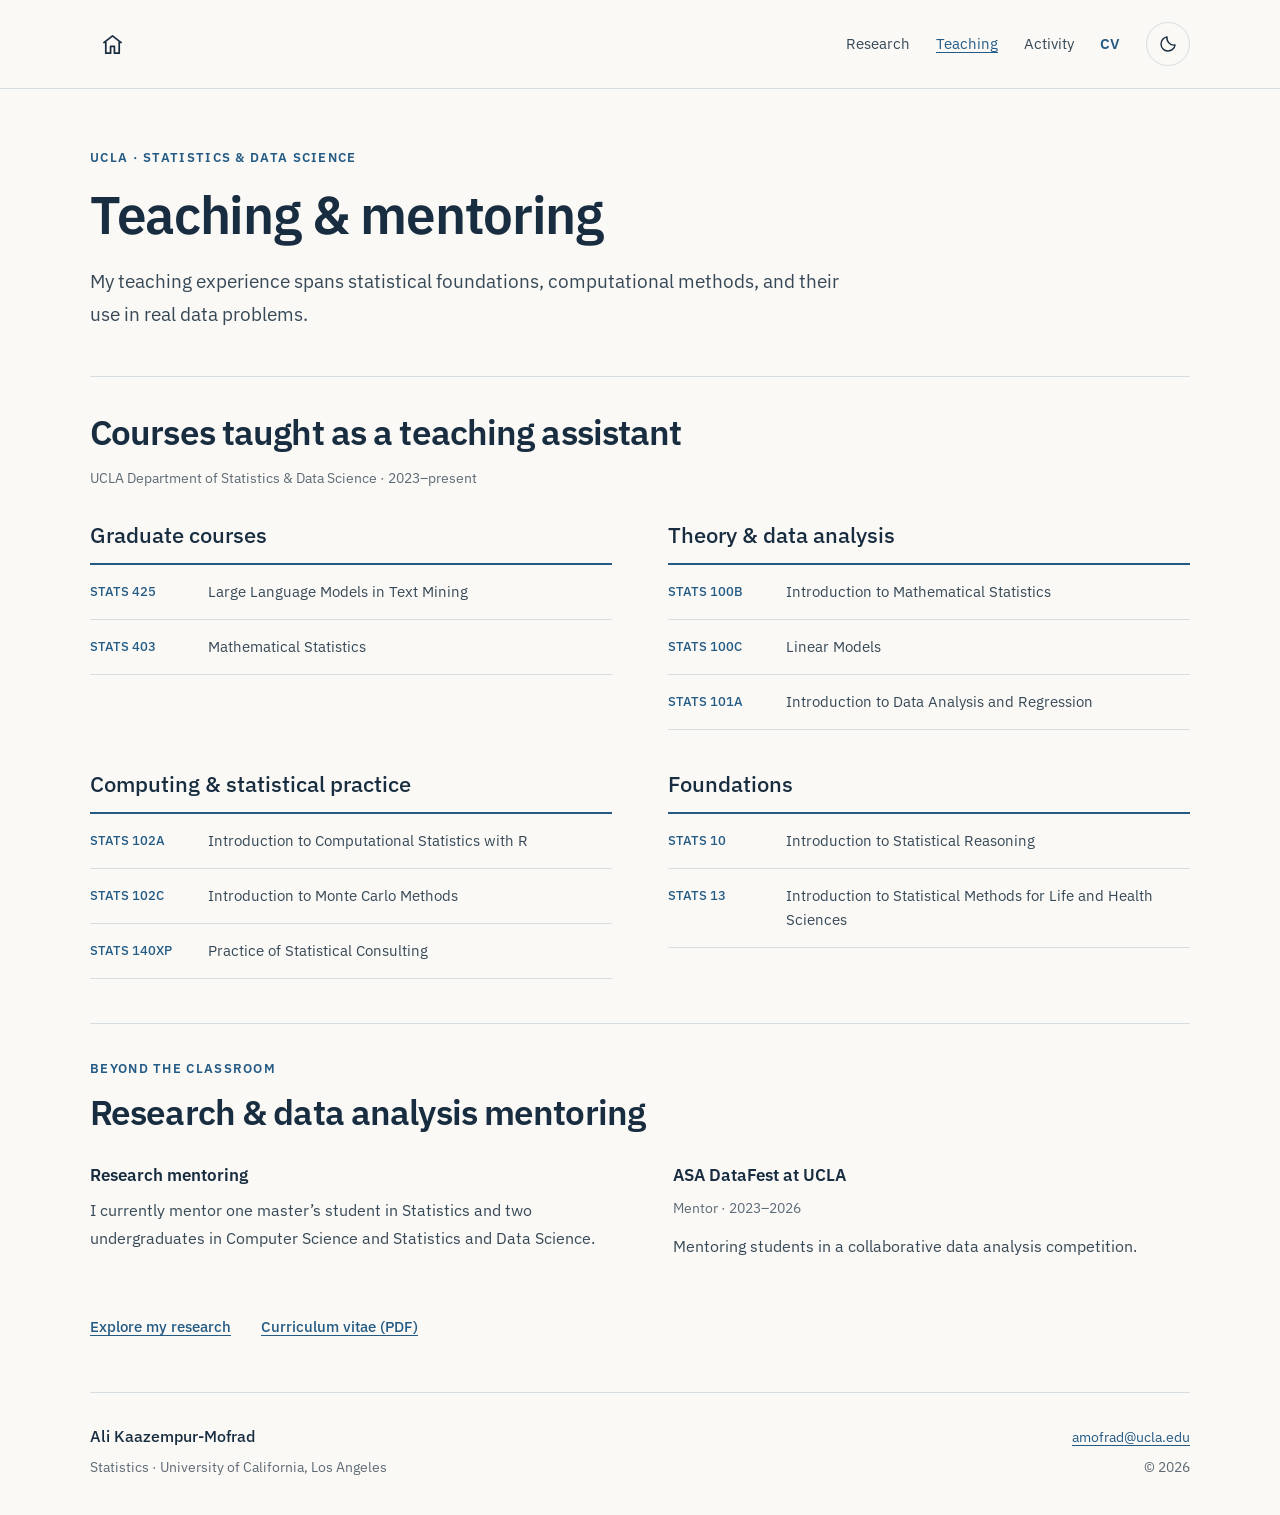
==== teaching.html @ d5786896 "Add academic website" ====
<!DOCTYPE html>
<html lang="en">
<head>
    <meta charset="UTF-8">
    <meta name="viewport" content="width=device-width, initial-scale=1">
    <title>Teaching &amp; Mentoring | Ali Kaazempur-Mofrad</title>
    <meta name="description" content="Undergraduate and graduate teaching, research mentoring, and ASA DataFest mentoring at UCLA.">
    <meta name="theme-color" content="#faf9f6">
    <link rel="canonical" href="https://alimofrad.com/teaching.html">
    <link rel="icon" type="image/svg+xml" href="favicon.svg">
    <link rel="icon" type="image/png" sizes="32x32" href="favicon-32.png">
    <link rel="apple-touch-icon" sizes="180x180" href="favicon-180.png">
    <meta property="og:type" content="website">
    <meta property="og:title" content="Teaching &amp; Mentoring | Ali Kaazempur-Mofrad">
    <meta property="og:description" content="Undergraduate and graduate teaching, research mentoring, and ASA DataFest mentoring at UCLA.">
    <meta property="og:url" content="https://alimofrad.com/teaching.html">
    <meta property="og:image" content="https://alimofrad.com/og-image.jpg">
    <meta property="og:image:alt" content="Ali Kaazempur-Mofrad, UCLA Statistics">
    <meta name="twitter:card" content="summary_large_image">
    <meta name="twitter:title" content="Teaching &amp; Mentoring | Ali Kaazempur-Mofrad">
    <meta name="twitter:description" content="Undergraduate and graduate teaching, research mentoring, and ASA DataFest mentoring at UCLA.">
    <meta name="twitter:image" content="https://alimofrad.com/og-image.jpg">
    <link rel="preconnect" href="https://fonts.googleapis.com">
    <link rel="preconnect" href="https://fonts.gstatic.com" crossorigin>
    <link href="https://fonts.googleapis.com/css2?family=IBM+Plex+Sans:wght@400;500;600;700&amp;display=swap" rel="stylesheet">
    <script src="theme.js"></script>
    <link rel="stylesheet" href="styles.css">
    <script src="site.js" defer></script>
</head>
<body id="top">
<a class="skip-link" href="#main-content">Skip to content</a>
<header class="site-header">
    <nav class="container nav" aria-label="Primary">
        <a class="home-link" href="index.html#top" aria-label="Home" title="Home">
            <svg viewBox="0 0 24 24" aria-hidden="true" focusable="false"><path d="m3 10 9-7 9 7M5 9v12h5v-7h4v7h5V9"/></svg>
        </a>
        <ul class="nav-links">
            <li><a href="index.html#research">Research</a></li>
            <li><a href="teaching.html" aria-current="page">Teaching</a></li>
            <li><a href="index.html#activity">Activity</a></li>
            <li><a class="nav-cv" href="CV.pdf">CV</a></li>
            <li>
                <button class="theme-toggle" type="button" aria-label="Dark mode" aria-pressed="false" title="Switch to dark mode" hidden>
                    <svg class="theme-moon" viewBox="0 0 24 24" aria-hidden="true" focusable="false"><path d="M20.5 13.2A8.5 8.5 0 0 1 10.8 3.5 8.5 8.5 0 1 0 20.5 13.2Z"/></svg>
                    <svg class="theme-sun" viewBox="0 0 24 24" aria-hidden="true" focusable="false"><circle cx="12" cy="12" r="4"/><path d="M12 2v2m0 16v2M2 12h2m16 0h2M4.9 4.9l1.4 1.4m11.4 11.4 1.4 1.4M4.9 19.1l1.4-1.4M17.7 6.3l1.4-1.4"/></svg>
                </button>
            </li>
        </ul>
    </nav>
</header>

<main class="container subpage" id="main-content">
    <header class="subpage-intro">
        <p class="eyebrow">UCLA · Statistics &amp; Data Science</p>
        <h1>Teaching &amp; mentoring</h1>
        <p class="subpage-lead">My teaching experience spans statistical foundations, computational methods, and their use in real data problems.</p>
    </header>
    <section class="section" id="teaching-experience" aria-labelledby="courses-title">
        <div class="section-heading"><div><h2 id="courses-title">Courses taught as a teaching assistant</h2><p class="role-meta">UCLA Department of Statistics &amp; Data Science · 2023–present</p></div></div>
        <div class="course-grid">
<section class="course-group"><h3>Graduate courses</h3><ul class="courses">
<li><span class="course-code">STATS 425</span><span>Large Language Models in Text Mining</span></li>
<li><span class="course-code">STATS 403</span><span>Mathematical Statistics</span></li>
</ul></section>
<section class="course-group"><h3>Theory &amp; data analysis</h3><ul class="courses">
<li><span class="course-code">STATS 100B</span><span>Introduction to Mathematical Statistics</span></li>
<li><span class="course-code">STATS 100C</span><span>Linear Models</span></li>
<li><span class="course-code">STATS 101A</span><span>Introduction to Data Analysis and Regression</span></li>
</ul></section>
<section class="course-group"><h3>Computing &amp; statistical practice</h3><ul class="courses">
<li><span class="course-code">STATS 102A</span><span>Introduction to Computational Statistics with R</span></li>
<li><span class="course-code">STATS 102C</span><span>Introduction to Monte Carlo Methods</span></li>
<li><span class="course-code">STATS 140XP</span><span>Practice of Statistical Consulting</span></li>
</ul></section>
<section class="course-group"><h3>Foundations</h3><ul class="courses">
<li><span class="course-code">STATS 10</span><span>Introduction to Statistical Reasoning</span></li>
<li><span class="course-code">STATS 13</span><span>Introduction to Statistical Methods for Life and Health Sciences</span></li>
</ul></section>

        </div>
    </section>
    <section class="section mentoring-section" aria-labelledby="mentoring-title">
        <div class="section-heading"><div><p class="eyebrow">Beyond the classroom</p><h2 id="mentoring-title">Research &amp; data analysis mentoring</h2></div></div>
        <div class="two-column">
            <div><h3 class="small-heading">Research mentoring</h3><p>I currently mentor one master’s student in Statistics and two undergraduates in Computer Science and Statistics and Data Science.</p></div>
            <div><h3 class="small-heading">ASA DataFest at UCLA</h3><p class="role-meta">Mentor · 2023–2026</p><p>Mentoring students in a collaborative data analysis competition.</p></div>
        </div>
    </section>
    <div class="subpage-end"><a class="text-link" href="index.html#research">Explore my research</a><a class="text-link" href="CV.pdf">Curriculum vitae (PDF)</a></div>
</main>
<footer class="site-footer container">
    <div><a class="footer-name" href="index.html#top">Ali Kaazempur-Mofrad</a><p>Statistics · University of California, Los Angeles</p></div>
    <div class="footer-contact"><a href="mailto:amofrad@ucla.edu">amofrad@ucla.edu</a><p>© <span data-year>2026</span></p></div>
</footer>
</body>
</html>
---- styles.css ----
/* Academic Profile Website · shared styles, no build step required. */
:root {
    color-scheme: light;
    --paper: #faf9f6;
    --ink: #192d40;
    --text: #374957;
    --muted: #5e6b75;
    --blue: #245b85;
    --blue-dark: #163f61;
    --line: #d8dddF;
    --wash: #edf2f5;
    --button-bg: #245b85;
    --button-hover: #163f61;
    --button-text: #ffffff;
    --sans: 'IBM Plex Sans', -apple-system, BlinkMacSystemFont, 'Segoe UI', sans-serif;
}
:root[data-theme="dark"] {
    color-scheme: dark;
    --paper: #141c24;
    --ink: #edf2f7;
    --text: #cad5df;
    --muted: #a2b1bf;
    --blue: #8bbded;
    --blue-dark: #b8d8f8;
    --line: #344454;
    --wash: #202d39;
    --button-bg: #8bbded;
    --button-hover: #b8d8f8;
    --button-text: #141c24;
}
/* System preference also works when JavaScript is disabled. */
@media (prefers-color-scheme: dark) {
    :root:not([data-theme]) {
    color-scheme: dark;
    --paper: #141c24;
    --ink: #edf2f7;
    --text: #cad5df;
    --muted: #a2b1bf;
    --blue: #8bbded;
    --blue-dark: #b8d8f8;
    --line: #344454;
    --wash: #202d39;
    --button-bg: #8bbded;
    --button-hover: #b8d8f8;
    --button-text: #141c24;
    }
}
* { box-sizing: border-box; }
html { scroll-behavior: smooth; scroll-padding-top: 1.5rem; }
body { margin: 0; background: var(--paper); color: var(--text); font: 1rem/1.7 var(--sans); -webkit-font-smoothing: antialiased; }
img { display: block; max-width: 100%; height: auto; }
a { color: var(--blue); text-decoration-thickness: 1px; text-underline-offset: .22em; }
a:hover { color: var(--blue-dark); text-decoration-thickness: 2px; }
a:focus-visible, button:focus-visible { outline: 3px solid var(--blue); outline-offset: 5px; border-radius: 2px; }
p, h1, h2, h3, h4, figure { margin: 0; }
h1, h2, h3, h4 { color: var(--ink); }
h1, h2 { font-family: var(--sans); font-weight: 600; line-height: 1.2; letter-spacing: -.025em; }
h1 { font-size: clamp(2.5rem, 4.3vw, 3.3rem); }
h2 { font-size: clamp(1.85rem, 3vw, 2.2rem); }
[hidden] { display: none !important; }
.container { width: min(1100px, calc(100% - 96px)); margin-inline: auto; }
.skip-link { position: absolute; z-index: 5; top: 10px; left: 10px; padding: 10px 16px; background: var(--paper); transform: translateY(-180%); }
.skip-link:focus { transform: translateY(0); }
.site-header { border-bottom: 1px solid var(--line); }
.nav { display: flex; align-items: center; justify-content: space-between; gap: 24px; min-height: 88px; }
.home-link { display: inline-flex; align-items: center; justify-content: center; flex: 0 0 44px; width: 44px; height: 44px; color: var(--ink); border-radius: 6px; text-decoration: none; }
.home-link:hover { background: var(--wash); color: var(--blue); }
.home-link svg { width: 23px; height: 23px; fill: none; stroke: currentColor; stroke-width: 1.8; stroke-linecap: round; stroke-linejoin: round; }
.nav-links { display: flex; flex-wrap: wrap; align-items: center; gap: 26px; list-style: none; margin: 0; padding: 0; }
.nav-links a { display: inline-flex; align-items: center; min-height: 44px; color: var(--text); font-size: .9375rem; text-decoration: none; }
.nav-links a:hover, .nav-links a[aria-current] { color: var(--blue); text-decoration: underline; }
.nav-links .nav-cv { gap: 7px; color: var(--blue); font-weight: 600; }
.theme-toggle { display: inline-flex; align-items: center; justify-content: center; width: 44px; height: 44px; padding: 0; color: var(--ink); background: transparent; border: 1px solid var(--line); border-radius: 50%; cursor: pointer; }
.theme-toggle:hover { color: var(--blue); background: var(--wash); }
.theme-toggle svg { width: 20px; height: 20px; fill: none; stroke: currentColor; stroke-width: 1.7; stroke-linecap: round; stroke-linejoin: round; }
.theme-sun { display: none; }
:root[data-theme="dark"] .theme-sun { display: block; }
:root[data-theme="dark"] .theme-moon { display: none; }
.intro { display: grid; grid-template-columns: minmax(0, 1fr) 220px; gap: 68px; align-items: start; padding: 42px 0; }
.eyebrow { color: var(--blue); font-size: .8125rem; font-weight: 600; letter-spacing: .1em; text-transform: uppercase; margin-bottom: 14px; }
.intro-position { margin-top: 12px; color: var(--muted); font-size: 1rem; }
.intro-position span { padding: 0 8px; color: #81909a; }
.intro-statement { margin-top: 18px; font-size: 1.25rem; line-height: 1.55; font-weight: 500; color: var(--ink); max-width: 680px; }
.intro-description { margin-top: 10px; max-width: 670px; font-size: 1.0625rem; line-height: 1.65; }
.affiliation { margin-top: 14px; max-width: 680px; font-size: .9375rem; color: var(--muted); }
.profile-links { display: flex; flex-wrap: wrap; align-items: center; gap: 12px 21px; margin-top: 20px; }
.profile-links > a { display: inline-flex; align-items: center; min-height: 44px; font-size: .875rem; font-weight: 500; }
.button { gap: 11px; padding: 9px 16px; color: var(--button-text); background: var(--button-bg); border: 1px solid var(--button-bg); border-radius: 4px; text-decoration: none; }
.button span { font-size: .75rem; font-weight: 400; }
.button:hover { background: var(--button-hover); color: var(--button-text); border-color: var(--button-hover); }
.portrait { padding-top: 8px; }
.portrait img { width: 220px; height: 278px; object-fit: cover; object-position: 50% 30%; border-radius: 7px; }
.portrait figcaption { text-align: center; padding-top: 12px; font-size: 1.0625rem; font-weight: 500; }
.portrait figcaption a { text-decoration: none; }
.section { padding: 34px 0 44px; border-top: 1px solid var(--line); }
.section-heading { display: flex; justify-content: space-between; align-items: end; gap: 24px; margin-bottom: 30px; }
.section-heading .eyebrow { margin-bottom: 11px; }
.section-note { font-size: .875rem; color: var(--muted); padding-bottom: 3px; text-align: right; }
.papers { border-top: 1px solid var(--line); }
.paper { display: grid; grid-template-columns: 174px minmax(0, 1fr); gap: 40px; padding: 32px 0 30px; }
.paper + .paper { border-top: 1px solid var(--line); }
.paper-topic { color: var(--ink); line-height: 1.5; font-size: .9375rem; font-weight: 500; }
.paper-status { display: inline-block; color: var(--muted); font-size: .8125rem; margin-top: 13px; }
.status-published { color: var(--blue); }
.paper h3 { font: 500 1.45rem/1.35 var(--sans); letter-spacing: -.015em; max-width: 840px; text-wrap: pretty; }
.paper h3 a { text-decoration: none; color: var(--ink); }
.paper h3 a:hover { color: var(--blue); text-decoration: underline; }
.authors { margin-top: 10px; color: var(--muted); font-size: .875rem; line-height: 1.6; }
.authors strong { font-weight: 500; color: var(--text); }
.venue { margin-top: 4px; color: var(--blue); font-size: .875rem; }
.paper-summary { margin-top: 14px; line-height: 1.7; max-width: 800px; }
.paper-links { display: flex; flex-wrap: wrap; gap: 8px 24px; list-style: none; padding: 0; margin: 9px 0 -7px; }
.paper-links a { display: inline-flex; align-items: center; min-height: 44px; font-size: .875rem; font-weight: 500; }
.small-heading { font-size: 1.0625rem; font-weight: 600; line-height: 1.4; margin-bottom: 10px; }
.two-column { display: grid; grid-template-columns: 1fr 1fr; gap: 65px; }
.two-column p { max-width: 520px; }
.role-meta { color: var(--muted); font-size: .875rem; margin-bottom: 12px; }
.text-link { display: inline-flex; align-items: center; min-height: 44px; font-weight: 500; font-size: .9375rem; }
.two-column .text-link { margin-top: 10px; }
.activity-grid { display: grid; grid-template-columns: minmax(0, 1.5fr) minmax(0, 1fr); gap: 65px; }
.activity-list { list-style: none; margin: 0; padding: 0; }
.activity-list li { display: grid; grid-template-columns: 89px minmax(0, 1fr); gap: 19px; padding: 17px 0; border-bottom: 1px solid var(--line); }
.activity-list li:last-child { border-bottom: 0; }
.activity-date { font-size: .8125rem; color: var(--muted); line-height: 1.6; }
.upcoming { display: block; color: var(--blue); font-size: .75rem; margin-top: 4px; }
.activity-list h4 { font-size: .9375rem; line-height: 1.5; font-weight: 500; }
.activity-list p { font-size: .875rem; line-height: 1.6; color: var(--muted); margin-top: 5px; }
.service { border-left: 1px solid var(--line); padding-left: 30px; }
.service-list { list-style: none; margin: 0; padding: 0; }
.service-list li { margin-top: 18px; }
.service-list strong, .service-list span { display: block; font-size: .875rem; line-height: 1.65; }
.service-list strong { font-weight: 500; color: var(--ink); }
.service-list span { margin-top: 3px; color: var(--muted); }
.recognition-heading { margin-top: 32px; }
.site-footer { display: flex; justify-content: space-between; align-items: start; gap: 20px; padding: 30px 0 36px; border-top: 1px solid var(--line); }
.footer-name { color: var(--ink); text-decoration: none; font-weight: 500; }
.site-footer p, .footer-contact a { font-size: .875rem; }
.site-footer p { color: var(--muted); margin-top: 5px; }
.footer-contact { text-align: right; }
.subpage { padding-top: 58px; }
.subpage-intro { max-width: 760px; margin-bottom: 46px; }
.subpage-lead { font-size: 1.1875rem; line-height: 1.7; margin-top: 19px; }
.subpage .section-heading .role-meta { margin: 14px 0 0; }
.course-grid { display: grid; grid-template-columns: 1fr 1fr; gap: 40px 56px; }
.course-group h3 { font: 500 1.35rem/1.35 var(--sans); padding-bottom: 13px; border-bottom: 2px solid var(--blue); }
.courses { padding: 0; margin: 0; list-style: none; }
.courses li { display: grid; grid-template-columns: 100px minmax(0, 1fr); gap: 18px; padding: 15px 0; border-bottom: 1px solid var(--line); font-size: .9375rem; line-height: 1.6; }
.course-code { color: var(--blue); font-size: .8125rem; font-weight: 500; padding-top: 2px; }
.subpage-end { display: flex; flex-wrap: wrap; gap: 12px 30px; margin-bottom: 44px; }

@media (min-width: 1400px) {
    .intro { padding-top: 48px; padding-bottom: 48px; }
}
@media (max-width: 1000px) {
    .container { width: calc(100% - 64px); }
    .intro { grid-template-columns: minmax(0, 1fr) 190px; gap: 35px; }
    .portrait img { width: 190px; height: 250px; }
    .nav-links { gap: 19px; }
    .paper { grid-template-columns: 145px minmax(0, 1fr); gap: 28px; }
    .section-heading { align-items: start; }
    .section-note { max-width: 180px; }
    .activity-grid { gap: 35px; }
    .two-column { gap: 35px; }
    .course-grid { gap: 32px; }
}
@media (max-width: 760px) {
    .container { width: calc(100% - 40px); }
    .nav { gap: 12px; min-height: 68px; padding-block: 10px; }
    .nav-links { width: auto; gap: 18px; }
    .nav-links a { font-size: .875rem; }
    .intro { grid-template-columns: minmax(0, 1fr) 140px; gap: 28px; padding-top: 34px; padding-bottom: 35px; }
    h1 { font-size: 2.5rem; }
    .portrait img { width: 140px; height: 188px; }
    .portrait figcaption { font-size: .9375rem; }
    .intro-statement { font-size: 1.125rem; }
    .intro-description { font-size: 1rem; }
    .section { padding: 32px 0 35px; }
    .section-heading { flex-wrap: wrap; gap: 12px; margin-bottom: 24px; }
    .section-note { text-align: left; max-width: none; }
    .paper { grid-template-columns: 1fr; gap: 13px; padding: 27px 0; }
    .paper-margin { display: flex; flex-wrap: wrap; align-items: baseline; gap: 8px 12px; }
    .paper-topic { font-size: .8125rem; }
    .paper-topic br { display: none; }
    .paper-status { margin: 0 0 0 auto; font-size: .75rem; }
    .paper h3 { font-size: 1.3rem; }
    .two-column, .activity-grid, .course-grid { grid-template-columns: 1fr; gap: 28px; }
    .two-column p { max-width: none; }
    .service { border-left: 0; border-top: 1px solid var(--line); padding: 26px 0 0; }
    .service-list li { margin-top: 14px; }
    .subpage { padding-top: 34px; }
    .subpage-intro { margin-bottom: 32px; }
    .site-footer { padding-top: 24px; }
}
@media (max-width: 560px) {
    .nav-links { gap: 10px; }
    .intro { grid-template-columns: 1fr; gap: 24px; }
    .intro-copy { display: contents; }
    .intro h1 { grid-column: 1; grid-row: 1; font-size: 2.6rem; max-width: 440px; overflow-wrap: break-word; }
    .intro-position { grid-column: 1; grid-row: 2; align-self: center; margin-top: 0; padding-right: 82px; font-size: .9375rem; }
    .intro-statement { margin-top: -4px; }
    .intro-description, .affiliation { margin-top: -12px; }
    .profile-links { gap: 6px 20px; margin-top: -7px; }
    .portrait { display: block; grid-column: 1; grid-row: 2; justify-self: end; padding: 0; }
    .portrait img { width: 64px; height: 64px; border-radius: 50%; object-position: 50% 25%; }
    .portrait figcaption { display: none; }
    .section-note { display: none; }
    .paper-margin { column-gap: 9px; }
    .paper-topic { font-size: .8125rem; }
    .paper-status { margin-left: 0; }
    .paper h3 { font-size: 1.3rem; }
    .activity-list li { grid-template-columns: 75px minmax(0, 1fr); gap: 14px; }
    .site-footer { flex-direction: column; gap: 18px; }
    .footer-contact { text-align: left; }
    .courses li { grid-template-columns: 86px minmax(0, 1fr); gap: 12px; }
}
@media (max-width: 360px) {
    .nav { gap: 6px; }
    .nav-links { gap: 5px; }
    .home-link { flex-basis: 36px; width: 36px; }
    .theme-toggle { width: 36px; height: 40px; }
    .intro h1 { font-size: 2.3rem; }
    .intro-position span { padding-inline: 3px; }
}
@media (prefers-reduced-motion: reduce) {
    html { scroll-behavior: auto; }
}
@media print {
    :root, :root[data-theme], :root:not([data-theme]) {
        color-scheme: light;
        --paper: #ffffff;
        --ink: #192d40;
        --text: #374957;
        --muted: #5e6b75;
        --blue: #245b85;
        --blue-dark: #163f61;
        --line: #d8dddf;
        --wash: #edf2f5;
    }
    body { background: white; font-size: 10pt; color: black; }
    .container { width: 100%; }
    .site-header, .skip-link, .profile-links, .portrait, .footer-contact { display: none; }
    .intro { display: block; padding: 0 0 20px; }
    h1 { font-size: 26pt; }
    h2 { font-size: 20pt; }
    .section { padding-block: 22px; }
    .paper { break-inside: avoid; gap: 20px; grid-template-columns: 125px 1fr; }
    .paper h3 { font-size: 17pt; }
    .two-column, .activity-grid { grid-template-columns: 1fr 1fr; gap: 26px; }
    a { color: black; }
}
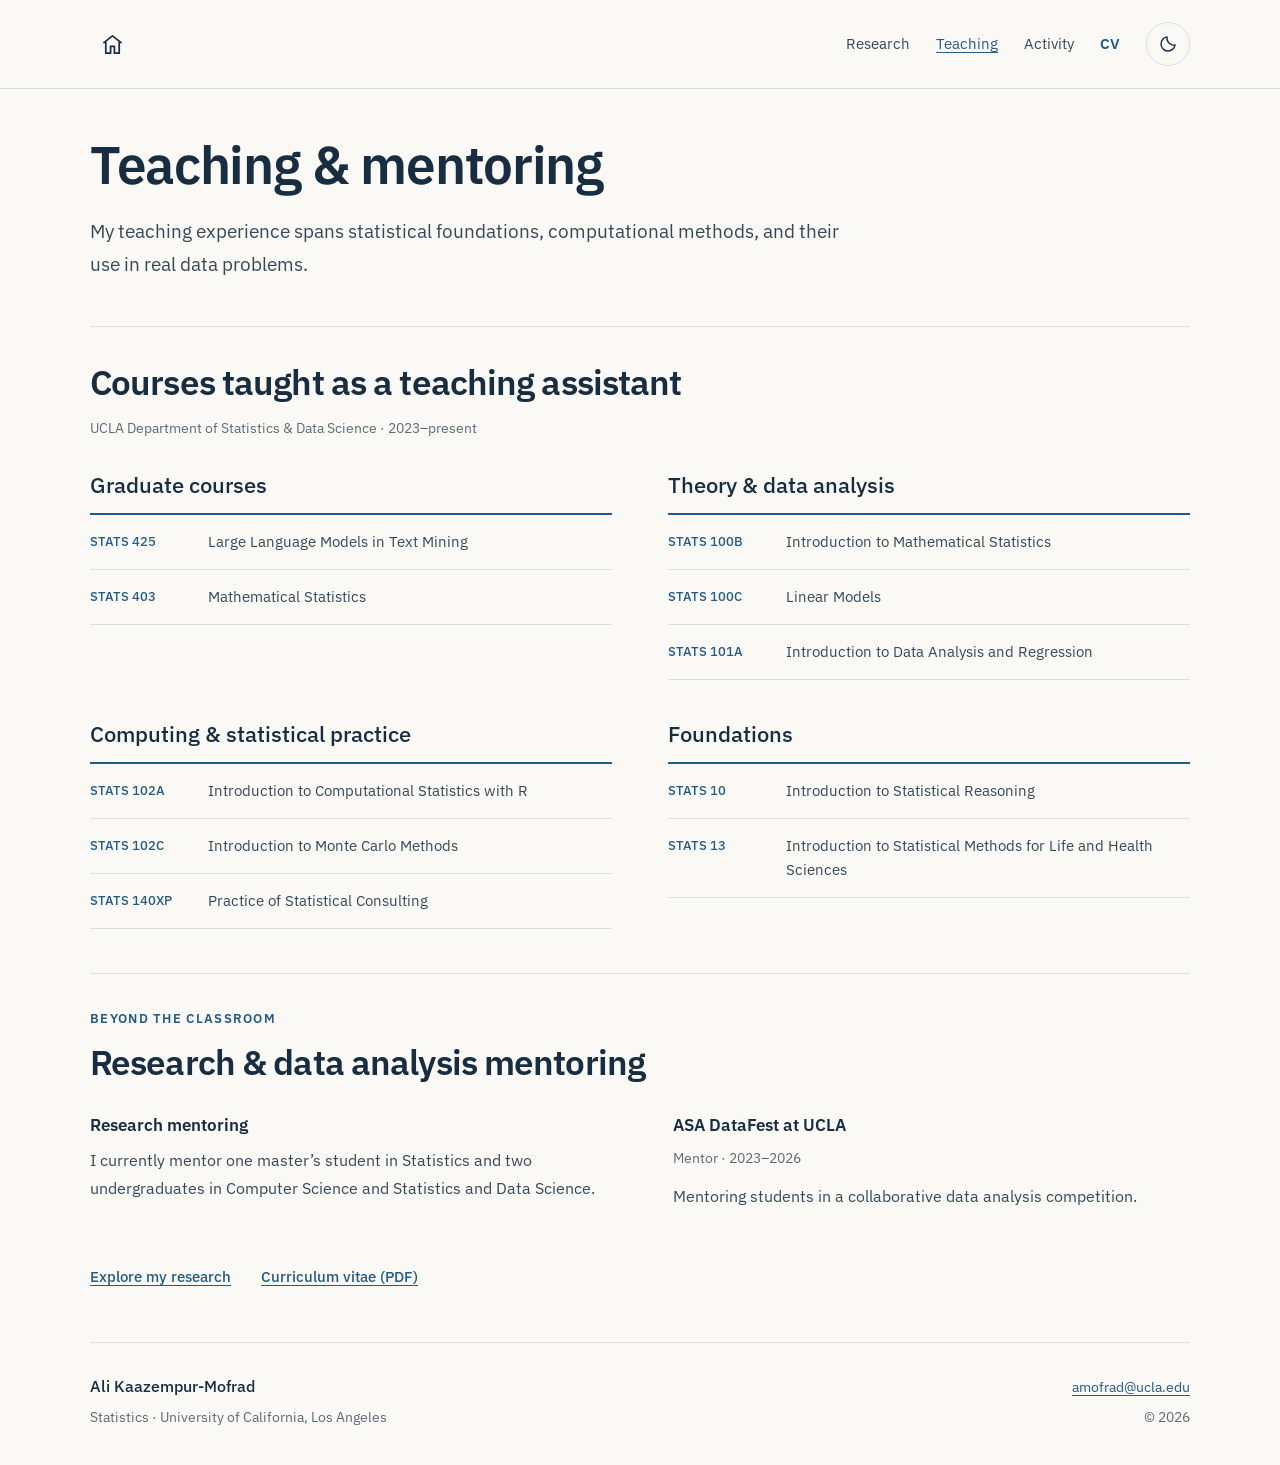
==== commit c0bc21e7: "Update" ====
--- a/teaching.html
+++ b/teaching.html
@@ -51,7 +51,6 @@
 
 <main class="container subpage" id="main-content">
     <header class="subpage-intro">
-        <p class="eyebrow">UCLA · Statistics &amp; Data Science</p>
         <h1>Teaching &amp; mentoring</h1>
         <p class="subpage-lead">My teaching experience spans statistical foundations, computational methods, and their use in real data problems.</p>
     </header>
--- a/styles.css
+++ b/styles.css
@@ -137,7 +137,7 @@
 .site-footer p, .footer-contact a { font-size: .875rem; }
 .site-footer p { color: var(--muted); margin-top: 5px; }
 .footer-contact { text-align: right; }
-.subpage { padding-top: 58px; }
+.subpage { padding-top: 44px; }
 .subpage-intro { max-width: 760px; margin-bottom: 46px; }
 .subpage-lead { font-size: 1.1875rem; line-height: 1.7; margin-top: 19px; }
 .subpage .section-heading .role-meta { margin: 14px 0 0; }
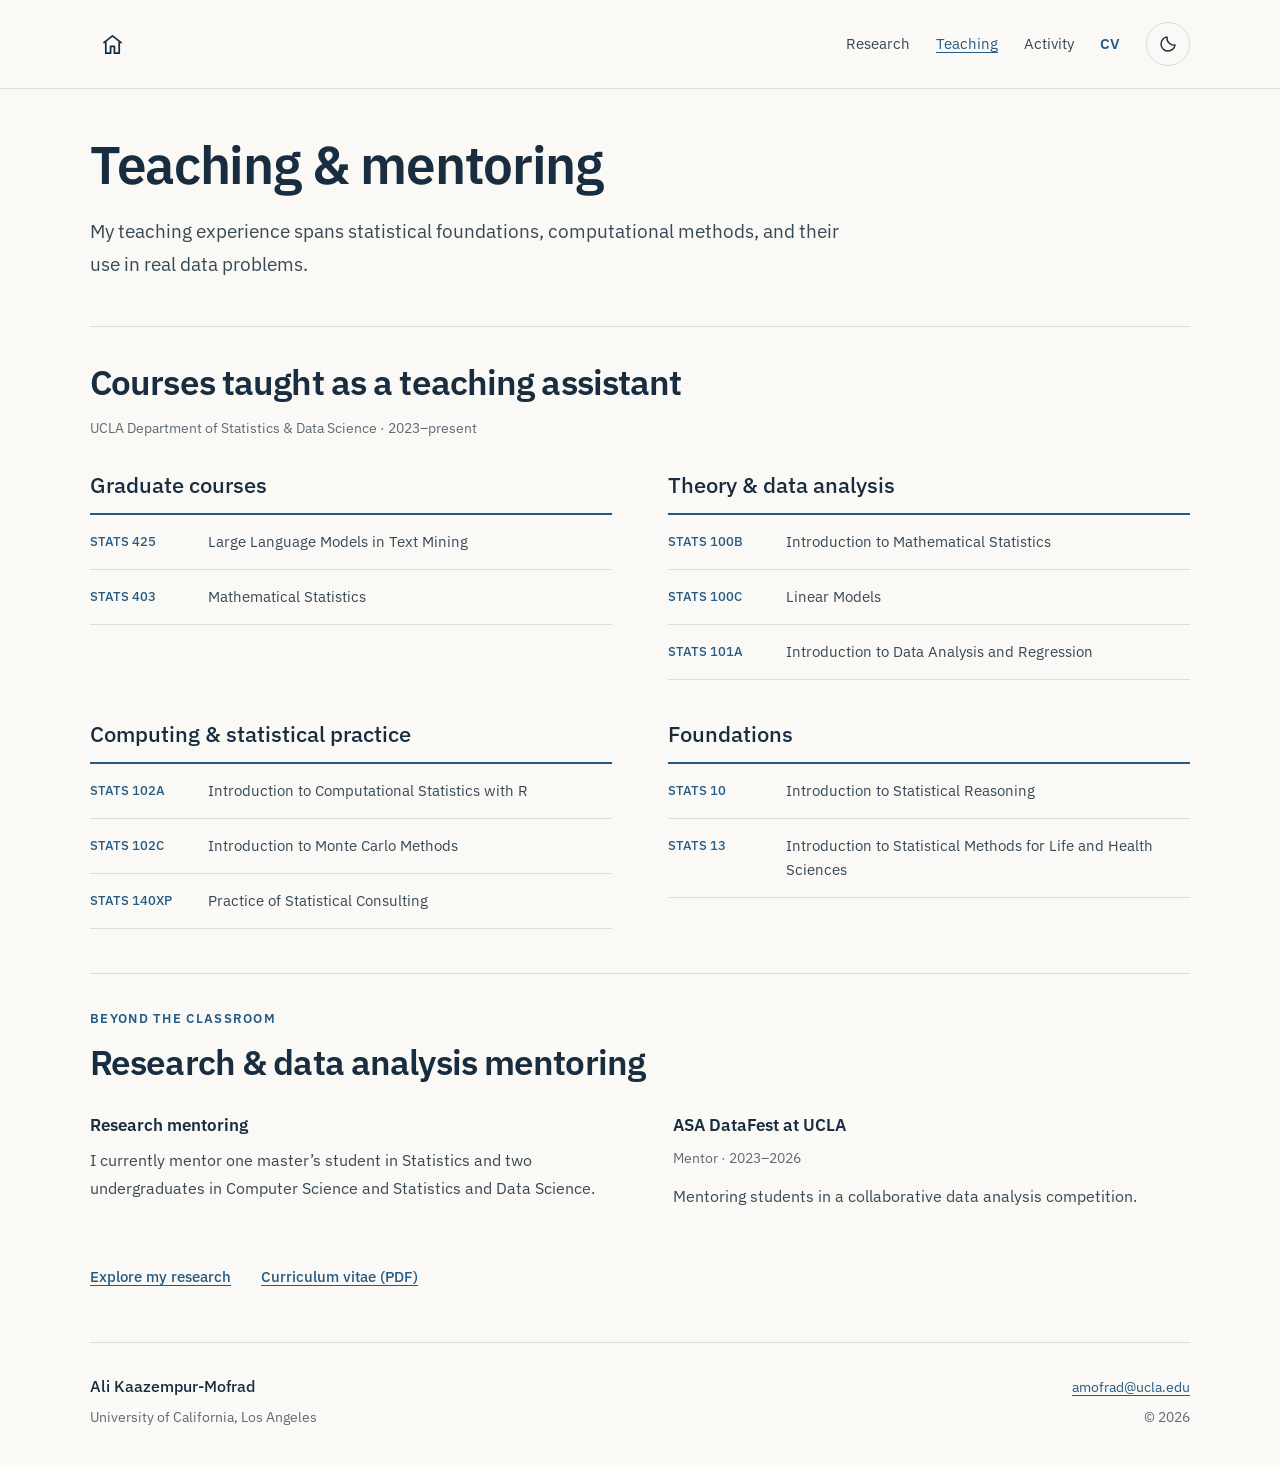
==== commit ec1ba37e: "update" ====
--- a/teaching.html
+++ b/teaching.html
@@ -88,7 +88,7 @@
     <div class="subpage-end"><a class="text-link" href="index.html#research">Explore my research</a><a class="text-link" href="CV.pdf">Curriculum vitae (PDF)</a></div>
 </main>
 <footer class="site-footer container">
-    <div><a class="footer-name" href="index.html#top">Ali Kaazempur-Mofrad</a><p>Statistics · University of California, Los Angeles</p></div>
+    <div><a class="footer-name" href="index.html#top">Ali Kaazempur-Mofrad</a><p>University of California, Los Angeles</p></div>
     <div class="footer-contact"><a href="mailto:amofrad@ucla.edu">amofrad@ucla.edu</a><p>© <span data-year>2026</span></p></div>
 </footer>
 </body>
--- a/styles.css
+++ b/styles.css
@@ -13,6 +13,7 @@
     --button-hover: #163f61;
     --button-text: #ffffff;
     --sans: 'IBM Plex Sans', -apple-system, BlinkMacSystemFont, 'Segoe UI', sans-serif;
+    --header-height: 89px;
 }
 :root[data-theme="dark"] {
     color-scheme: dark;
@@ -46,7 +47,7 @@
     }
 }
 * { box-sizing: border-box; }
-html { scroll-behavior: smooth; scroll-padding-top: 1.5rem; }
+html { scroll-behavior: smooth; scroll-padding-top: calc(var(--header-height) + 1.5rem); }
 body { margin: 0; background: var(--paper); color: var(--text); font: 1rem/1.7 var(--sans); -webkit-font-smoothing: antialiased; }
 img { display: block; max-width: 100%; height: auto; }
 a { color: var(--blue); text-decoration-thickness: 1px; text-underline-offset: .22em; }
@@ -61,7 +62,7 @@
 .container { width: min(1100px, calc(100% - 96px)); margin-inline: auto; }
 .skip-link { position: absolute; z-index: 5; top: 10px; left: 10px; padding: 10px 16px; background: var(--paper); transform: translateY(-180%); }
 .skip-link:focus { transform: translateY(0); }
-.site-header { border-bottom: 1px solid var(--line); }
+.site-header { position: sticky; top: 0; z-index: 4; background: var(--paper); border-bottom: 1px solid var(--line); }
 .nav { display: flex; align-items: center; justify-content: space-between; gap: 24px; min-height: 88px; }
 .home-link { display: inline-flex; align-items: center; justify-content: center; flex: 0 0 44px; width: 44px; height: 44px; color: var(--ink); border-radius: 6px; text-decoration: none; }
 .home-link:hover { background: var(--wash); color: var(--blue); }
@@ -164,6 +165,7 @@
     .course-grid { gap: 32px; }
 }
 @media (max-width: 760px) {
+    :root { --header-height: 69px; }
     .container { width: calc(100% - 40px); }
     .nav { gap: 12px; min-height: 68px; padding-block: 10px; }
     .nav-links { width: auto; gap: 18px; }
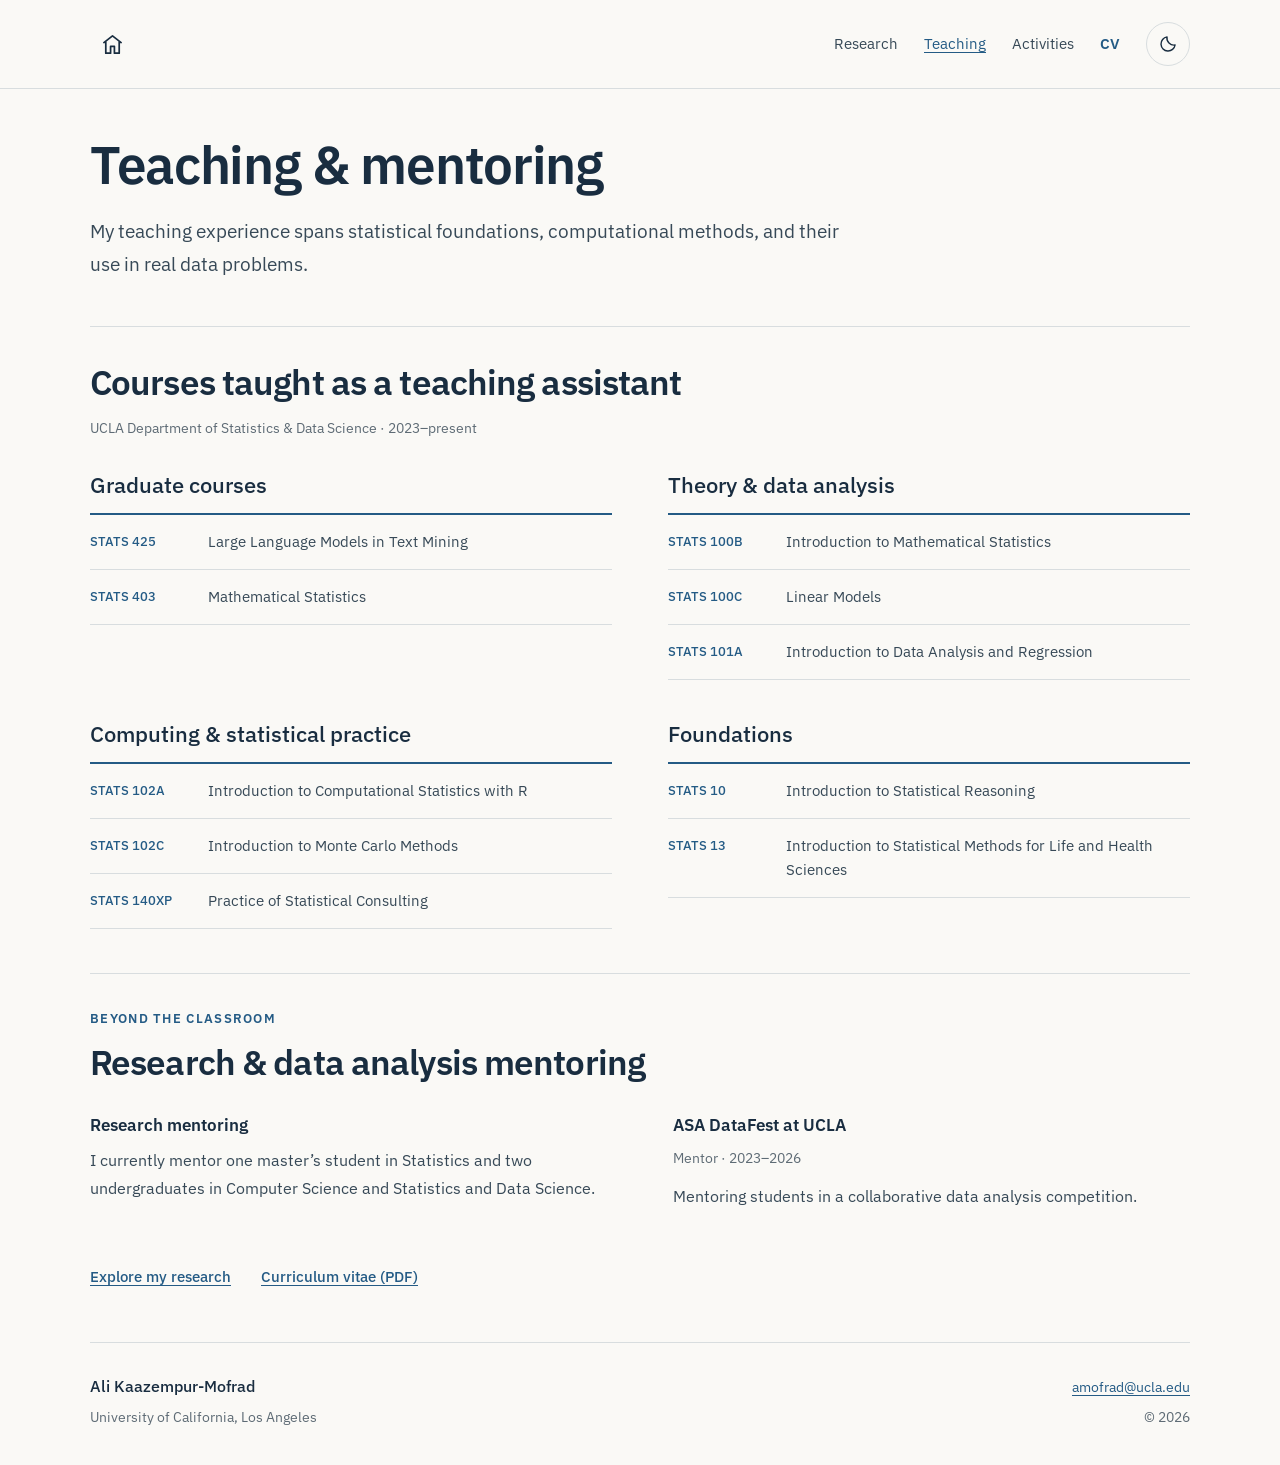
==== commit 0ada9568: "update" ====
--- a/teaching.html
+++ b/teaching.html
@@ -34,18 +34,25 @@
         <a class="home-link" href="index.html#top" aria-label="Home" title="Home">
             <svg viewBox="0 0 24 24" aria-hidden="true" focusable="false"><path d="m3 10 9-7 9 7M5 9v12h5v-7h4v7h5V9"/></svg>
         </a>
-        <ul class="nav-links">
-            <li><a href="index.html#research">Research</a></li>
-            <li><a href="teaching.html" aria-current="page">Teaching</a></li>
-            <li><a href="index.html#activity">Activity</a></li>
-            <li><a class="nav-cv" href="CV.pdf">CV</a></li>
-            <li>
-                <button class="theme-toggle" type="button" aria-label="Dark mode" aria-pressed="false" title="Switch to dark mode" hidden>
-                    <svg class="theme-moon" viewBox="0 0 24 24" aria-hidden="true" focusable="false"><path d="M20.5 13.2A8.5 8.5 0 0 1 10.8 3.5 8.5 8.5 0 1 0 20.5 13.2Z"/></svg>
-                    <svg class="theme-sun" viewBox="0 0 24 24" aria-hidden="true" focusable="false"><circle cx="12" cy="12" r="4"/><path d="M12 2v2m0 16v2M2 12h2m16 0h2M4.9 4.9l1.4 1.4m11.4 11.4 1.4 1.4M4.9 19.1l1.4-1.4M17.7 6.3l1.4-1.4"/></svg>
-                </button>
-            </li>
-        </ul>
+        <div class="nav-controls">
+            <button class="menu-toggle" type="button" aria-label="Open navigation menu" aria-expanded="false" aria-controls="primary-navigation" hidden>
+                <svg class="menu-open" viewBox="0 0 24 24" aria-hidden="true" focusable="false"><path d="M4 6h16M4 12h16M4 18h16"/></svg>
+                <svg class="menu-close" viewBox="0 0 24 24" aria-hidden="true" focusable="false"><path d="m6 6 12 12M6 18 18 6"/></svg>
+            </button>
+            <ul class="nav-links" id="primary-navigation">
+                <li><a href="index.html#research">Research</a></li>
+                <li><a href="teaching.html" aria-current="page">Teaching</a></li>
+                <li><a href="index.html#activity">Activities</a></li>
+                <li><a class="nav-cv" href="CV.pdf">CV</a></li>
+                <li class="nav-theme">
+                    <button class="theme-toggle" type="button" aria-label="Switch to dark mode" title="Switch to dark mode" hidden>
+                        <svg class="theme-moon" viewBox="0 0 24 24" aria-hidden="true" focusable="false"><path d="M20.5 13.2A8.5 8.5 0 0 1 10.8 3.5 8.5 8.5 0 1 0 20.5 13.2Z"/></svg>
+                        <svg class="theme-sun" viewBox="0 0 24 24" aria-hidden="true" focusable="false"><circle cx="12" cy="12" r="4"/><path d="M12 2v2m0 16v2M2 12h2m16 0h2M4.9 4.9l1.4 1.4m11.4 11.4 1.4 1.4M4.9 19.1l1.4-1.4M17.7 6.3l1.4-1.4"/></svg>
+                        <span class="theme-toggle-label">Dark mode</span>
+                    </button>
+                </li>
+            </ul>
+        </div>
     </nav>
 </header>
 
--- a/styles.css
+++ b/styles.css
@@ -47,7 +47,7 @@
     }
 }
 * { box-sizing: border-box; }
-html { scroll-behavior: smooth; scroll-padding-top: calc(var(--header-height) + 1.5rem); }
+html { scroll-behavior: smooth; scroll-padding-top: var(--header-height); }
 body { margin: 0; background: var(--paper); color: var(--text); font: 1rem/1.7 var(--sans); -webkit-font-smoothing: antialiased; }
 img { display: block; max-width: 100%; height: auto; }
 a { color: var(--blue); text-decoration-thickness: 1px; text-underline-offset: .22em; }
@@ -63,37 +63,54 @@
 .skip-link { position: absolute; z-index: 5; top: 10px; left: 10px; padding: 10px 16px; background: var(--paper); transform: translateY(-180%); }
 .skip-link:focus { transform: translateY(0); }
 .site-header { position: sticky; top: 0; z-index: 4; background: var(--paper); border-bottom: 1px solid var(--line); }
-.nav { display: flex; align-items: center; justify-content: space-between; gap: 24px; min-height: 88px; }
+.nav { --nav-link-gap: 26px; position: relative; display: flex; align-items: center; justify-content: space-between; gap: 24px; min-height: 88px; }
+.nav-controls { display: flex; align-items: center; gap: var(--nav-link-gap); }
 .home-link { display: inline-flex; align-items: center; justify-content: center; flex: 0 0 44px; width: 44px; height: 44px; color: var(--ink); border-radius: 6px; text-decoration: none; }
 .home-link:hover { background: var(--wash); color: var(--blue); }
 .home-link svg { width: 23px; height: 23px; fill: none; stroke: currentColor; stroke-width: 1.8; stroke-linecap: round; stroke-linejoin: round; }
-.nav-links { display: flex; flex-wrap: wrap; align-items: center; gap: 26px; list-style: none; margin: 0; padding: 0; }
+.nav-links { display: flex; align-items: center; gap: var(--nav-link-gap); list-style: none; margin: 0; padding: 0; white-space: nowrap; }
 .nav-links a { display: inline-flex; align-items: center; min-height: 44px; color: var(--text); font-size: .9375rem; text-decoration: none; }
 .nav-links a:hover, .nav-links a[aria-current] { color: var(--blue); text-decoration: underline; }
 .nav-links .nav-cv { gap: 7px; color: var(--blue); font-weight: 600; }
+.nav-theme { display: flex; }
 .theme-toggle { display: inline-flex; align-items: center; justify-content: center; width: 44px; height: 44px; padding: 0; color: var(--ink); background: transparent; border: 1px solid var(--line); border-radius: 50%; cursor: pointer; }
 .theme-toggle:hover { color: var(--blue); background: var(--wash); }
+.theme-toggle-label { display: none; }
 .theme-toggle svg { width: 20px; height: 20px; fill: none; stroke: currentColor; stroke-width: 1.7; stroke-linecap: round; stroke-linejoin: round; }
+.menu-toggle { display: none; align-items: center; justify-content: center; flex: 0 0 44px; width: 44px; height: 44px; padding: 0; color: var(--ink); background: transparent; border: 1px solid var(--line); border-radius: 6px; cursor: pointer; }
+.menu-toggle:hover { color: var(--blue); background: var(--wash); }
+.menu-toggle svg { width: 22px; height: 22px; fill: none; stroke: currentColor; stroke-width: 1.8; stroke-linecap: round; }
+.menu-close, .menu-toggle[aria-expanded="true"] .menu-open { display: none; }
+.menu-toggle[aria-expanded="true"] .menu-close { display: block; }
 .theme-sun { display: none; }
 :root[data-theme="dark"] .theme-sun { display: block; }
 :root[data-theme="dark"] .theme-moon { display: none; }
 .intro { display: grid; grid-template-columns: minmax(0, 1fr) 220px; gap: 68px; align-items: start; padding: 42px 0; }
+.intro-copy { container-type: inline-size; }
+/* Scale the full name with its text column before it would wrap. */
+.intro h1 { font-size: min(clamp(2.5rem, 4.3vw, 3.3rem), 9.8cqi); white-space: nowrap; }
 .eyebrow { color: var(--blue); font-size: .8125rem; font-weight: 600; letter-spacing: .1em; text-transform: uppercase; margin-bottom: 14px; }
 .intro-position { margin-top: 12px; color: var(--muted); font-size: 1rem; }
 .intro-position span { padding: 0 8px; color: #81909a; }
+.intro-institution { margin-top: 3px; }
+.intro-email { display: none; margin-top: 3px; }
 .intro-statement { margin-top: 18px; font-size: 1.25rem; line-height: 1.55; font-weight: 500; color: var(--ink); max-width: 680px; }
 .intro-description { margin-top: 10px; max-width: 670px; font-size: 1.0625rem; line-height: 1.65; }
 .affiliation { margin-top: 14px; max-width: 680px; font-size: .9375rem; color: var(--muted); }
 .profile-links { display: flex; flex-wrap: wrap; align-items: center; gap: 12px 21px; margin-top: 20px; }
-.profile-links > a { display: inline-flex; align-items: center; min-height: 44px; font-size: .875rem; font-weight: 500; }
+.profile-links-group { display: flex; align-items: center; gap: 21px; }
+.profile-links a { display: inline-flex; align-items: center; min-height: 44px; font-size: .875rem; font-weight: 500; white-space: nowrap; }
 .button { gap: 11px; padding: 9px 16px; color: var(--button-text); background: var(--button-bg); border: 1px solid var(--button-bg); border-radius: 4px; text-decoration: none; }
 .button span { font-size: .75rem; font-weight: 400; }
 .button:hover { background: var(--button-hover); color: var(--button-text); border-color: var(--button-hover); }
 .portrait { padding-top: 8px; }
 .portrait img { width: 220px; height: 278px; object-fit: cover; object-position: 50% 30%; border-radius: 7px; }
-.portrait figcaption { text-align: center; padding-top: 12px; font-size: 1.0625rem; font-weight: 500; }
-.portrait figcaption a { text-decoration: none; }
+.portrait figcaption { text-align: center; padding-top: 12px; }
+.portrait figcaption, .intro-email { font-size: 1.0625rem; font-weight: 500; }
+.portrait figcaption a, .intro-email a { text-decoration: none; }
 .section { padding: 34px 0 44px; border-top: 1px solid var(--line); }
+/* Let the last section reach the navbar even in a tall viewport. */
+#activity { min-height: calc(100dvh - var(--header-height)); }
 .section-heading { display: flex; justify-content: space-between; align-items: end; gap: 24px; margin-bottom: 30px; }
 .section-heading .eyebrow { margin-bottom: 11px; }
 .section-note { font-size: .875rem; color: var(--muted); padding-bottom: 3px; text-align: right; }
@@ -118,6 +135,10 @@
 .role-meta { color: var(--muted); font-size: .875rem; margin-bottom: 12px; }
 .text-link { display: inline-flex; align-items: center; min-height: 44px; font-weight: 500; font-size: .9375rem; }
 .two-column .text-link { margin-top: 10px; }
+.teaching-section .two-column { grid-template-areas: "teaching mentoring" "details mentoring"; row-gap: 0; align-items: start; }
+.teaching-overview { grid-area: teaching; }
+.mentoring-overview { grid-area: mentoring; }
+.teaching-section .text-link { grid-area: details; justify-self: start; }
 .activity-grid { display: grid; grid-template-columns: minmax(0, 1.5fr) minmax(0, 1fr); gap: 65px; }
 .activity-list { list-style: none; margin: 0; padding: 0; }
 .activity-list li { display: grid; grid-template-columns: 89px minmax(0, 1fr); gap: 19px; padding: 17px 0; border-bottom: 1px solid var(--line); }
@@ -126,13 +147,16 @@
 .upcoming { display: block; color: var(--blue); font-size: .75rem; margin-top: 4px; }
 .activity-list h4 { font-size: .9375rem; line-height: 1.5; font-weight: 500; }
 .activity-list p { font-size: .875rem; line-height: 1.6; color: var(--muted); margin-top: 5px; }
+.presentation-type { display: inline-block; margin-right: .4em; padding: 1px 7px; border-radius: 4px; font-size: .75rem; font-weight: 500; line-height: 1.5; white-space: nowrap; }
+.presentation-type-talk { color: var(--blue); background: color-mix(in srgb, var(--blue) 12%, var(--paper)); }
+.presentation-type-poster { color: var(--muted); background: color-mix(in srgb, var(--muted) 12%, var(--paper)); }
 .service { border-left: 1px solid var(--line); padding-left: 30px; }
 .service-list { list-style: none; margin: 0; padding: 0; }
 .service-list li { margin-top: 18px; }
 .service-list strong, .service-list span { display: block; font-size: .875rem; line-height: 1.65; }
 .service-list strong { font-weight: 500; color: var(--ink); }
 .service-list span { margin-top: 3px; color: var(--muted); }
-.recognition-heading { margin-top: 32px; }
+.service-list + .small-heading { margin-top: 32px; }
 .site-footer { display: flex; justify-content: space-between; align-items: start; gap: 20px; padding: 30px 0 36px; border-top: 1px solid var(--line); }
 .footer-name { color: var(--ink); text-decoration: none; font-weight: 500; }
 .site-footer p, .footer-contact a { font-size: .875rem; }
@@ -156,7 +180,7 @@
     .container { width: calc(100% - 64px); }
     .intro { grid-template-columns: minmax(0, 1fr) 190px; gap: 35px; }
     .portrait img { width: 190px; height: 250px; }
-    .nav-links { gap: 19px; }
+    .nav { --nav-link-gap: 19px; }
     .paper { grid-template-columns: 145px minmax(0, 1fr); gap: 28px; }
     .section-heading { align-items: start; }
     .section-note { max-width: 180px; }
@@ -167,13 +191,12 @@
 @media (max-width: 760px) {
     :root { --header-height: 69px; }
     .container { width: calc(100% - 40px); }
-    .nav { gap: 12px; min-height: 68px; padding-block: 10px; }
-    .nav-links { width: auto; gap: 18px; }
+    .nav { --nav-link-gap: 18px; gap: 12px; min-height: 68px; padding-block: 10px; }
     .nav-links a { font-size: .875rem; }
     .intro { grid-template-columns: minmax(0, 1fr) 140px; gap: 28px; padding-top: 34px; padding-bottom: 35px; }
     h1 { font-size: 2.5rem; }
     .portrait img { width: 140px; height: 188px; }
-    .portrait figcaption { font-size: .9375rem; }
+    .portrait figcaption, .intro-email { font-size: .9375rem; }
     .intro-statement { font-size: 1.125rem; }
     .intro-description { font-size: 1rem; }
     .section { padding: 32px 0 35px; }
@@ -187,6 +210,8 @@
     .paper h3 { font-size: 1.3rem; }
     .two-column, .activity-grid, .course-grid { grid-template-columns: 1fr; gap: 28px; }
     .two-column p { max-width: none; }
+    .teaching-section .two-column { grid-template-areas: "teaching" "mentoring" "details"; }
+    .mentoring-overview { margin-top: 28px; }
     .service { border-left: 0; border-top: 1px solid var(--line); padding: 26px 0 0; }
     .service-list li { margin-top: 14px; }
     .subpage { padding-top: 34px; }
@@ -194,14 +219,16 @@
     .site-footer { padding-top: 24px; }
 }
 @media (max-width: 560px) {
-    .nav-links { gap: 10px; }
-    .intro { grid-template-columns: 1fr; gap: 24px; }
+    .nav { --nav-link-gap: 10px; }
+    .intro { grid-template-columns: 1fr; gap: 24px; container-type: inline-size; }
     .intro-copy { display: contents; }
-    .intro h1 { grid-column: 1; grid-row: 1; font-size: 2.6rem; max-width: 440px; overflow-wrap: break-word; }
+    .intro h1 { grid-column: 1; grid-row: 1; font-size: min(2.6rem, 9.8cqi); }
     .intro-position { grid-column: 1; grid-row: 2; align-self: center; margin-top: 0; padding-right: 82px; font-size: .9375rem; }
+    .intro-email { display: block; }
     .intro-statement { margin-top: -4px; }
     .intro-description, .affiliation { margin-top: -12px; }
     .profile-links { gap: 6px 20px; margin-top: -7px; }
+    .profile-links-group { gap: 20px; }
     .portrait { display: block; grid-column: 1; grid-row: 2; justify-self: end; padding: 0; }
     .portrait img { width: 64px; height: 64px; border-radius: 50%; object-position: 50% 25%; }
     .portrait figcaption { display: none; }
@@ -215,13 +242,22 @@
     .footer-contact { text-align: left; }
     .courses li { grid-template-columns: 86px minmax(0, 1fr); gap: 12px; }
 }
+.nav[data-compact] .menu-toggle { display: inline-flex; }
+.nav[data-compact] .nav-links { display: none; position: absolute; top: 100%; left: 0; right: 0; flex-direction: column; align-items: stretch; gap: 0; padding: 8px; background: var(--paper); border: 1px solid var(--line); border-radius: 0 0 6px 6px; max-height: calc(100dvh - var(--header-height) - 1rem); overflow-y: auto; }
+.nav[data-compact] .nav-links[data-open] { display: flex; }
+.nav[data-compact] .nav-links a { display: flex; padding: 8px 12px; border-radius: 4px; }
+.nav[data-compact] .nav-links a:hover { background: var(--wash); }
+.nav[data-compact] .nav-links a:focus-visible, .nav[data-compact] .theme-toggle:focus-visible { outline-offset: -3px; }
+.nav[data-compact] .nav-theme { margin-top: 4px; padding-top: 4px; border-top: 1px solid var(--line); }
+.nav[data-compact] .theme-toggle { justify-content: flex-start; gap: 10px; width: 100%; height: auto; min-height: 44px; padding: 8px 12px; border: 0; border-radius: 4px; font: inherit; font-size: .875rem; }
+.nav[data-compact] .theme-toggle-label { display: inline; }
 @media (max-width: 360px) {
-    .nav { gap: 6px; }
-    .nav-links { gap: 5px; }
+    .nav { --nav-link-gap: 5px; gap: 6px; }
     .home-link { flex-basis: 36px; width: 36px; }
     .theme-toggle { width: 36px; height: 40px; }
-    .intro h1 { font-size: 2.3rem; }
+    .intro h1 { font-size: min(2.3rem, 9.8cqi); }
     .intro-position span { padding-inline: 3px; }
+    .profile-links-group { gap: 12px; }
 }
 @media (prefers-reduced-motion: reduce) {
     html { scroll-behavior: auto; }
@@ -242,11 +278,14 @@
     .container { width: 100%; }
     .site-header, .skip-link, .profile-links, .portrait, .footer-contact { display: none; }
     .intro { display: block; padding: 0 0 20px; }
-    h1 { font-size: 26pt; }
+    h1, .intro h1 { font-size: 26pt; }
     h2 { font-size: 20pt; }
     .section { padding-block: 22px; }
+    #activity { min-height: 0; }
     .paper { break-inside: avoid; gap: 20px; grid-template-columns: 125px 1fr; }
     .paper h3 { font-size: 17pt; }
     .two-column, .activity-grid { grid-template-columns: 1fr 1fr; gap: 26px; }
+    .teaching-section .two-column { grid-template-areas: "teaching mentoring" "details mentoring"; }
+    .mentoring-overview { margin-top: 0; }
     a { color: black; }
 }
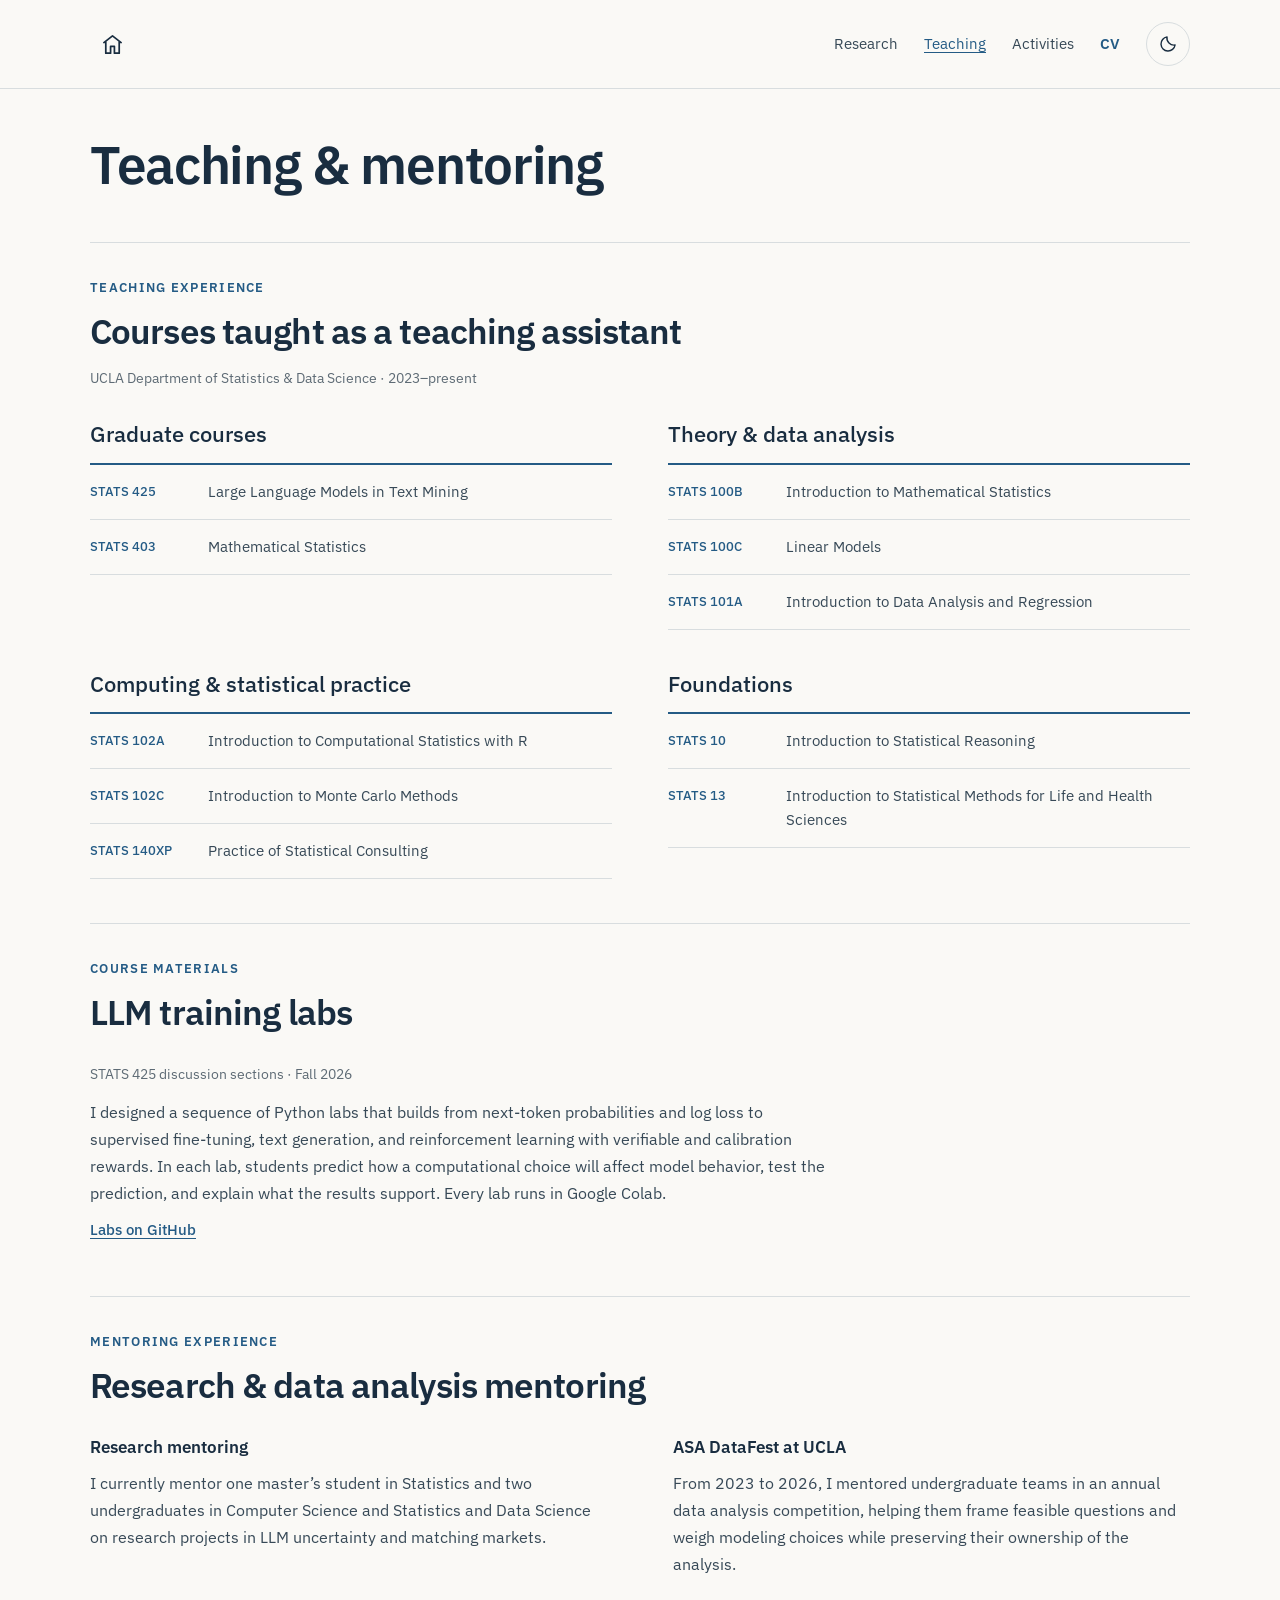
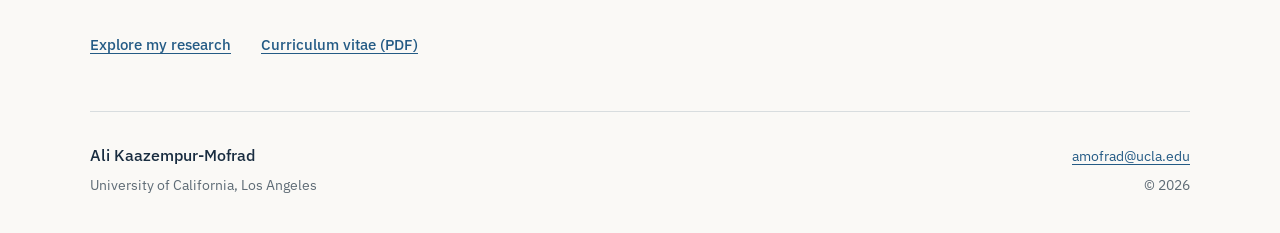
==== commit 6b51457e: "update" ====
--- a/teaching.html
+++ b/teaching.html
@@ -59,10 +59,9 @@
 <main class="container subpage" id="main-content">
     <header class="subpage-intro">
         <h1>Teaching &amp; mentoring</h1>
-        <p class="subpage-lead">My teaching experience spans statistical foundations, computational methods, and their use in real data problems.</p>
     </header>
     <section class="section" id="teaching-experience" aria-labelledby="courses-title">
-        <div class="section-heading"><div><h2 id="courses-title">Courses taught as a teaching assistant</h2><p class="role-meta">UCLA Department of Statistics &amp; Data Science · 2023–present</p></div></div>
+        <div class="section-heading"><div><p class="eyebrow">Teaching experience</p><h2 id="courses-title">Courses taught as a teaching assistant</h2><p class="role-meta">UCLA Department of Statistics &amp; Data Science · 2023–present</p></div></div>
         <div class="course-grid">
 <section class="course-group"><h3>Graduate courses</h3><ul class="courses">
 <li><span class="course-code">STATS 425</span><span>Large Language Models in Text Mining</span></li>
@@ -85,11 +84,19 @@
 
         </div>
     </section>
+    <section class="section" id="course-materials" aria-labelledby="materials-title">
+        <div class="section-heading"><div><p class="eyebrow">Course materials</p><h2 id="materials-title">LLM training labs</h2></div></div>
+        <div class="materials" style="max-width: 46rem;">
+            <p class="role-meta">STATS 425 discussion sections · Fall 2026</p>
+            <p>I designed a sequence of Python labs that builds from next-token probabilities and log loss to supervised fine-tuning, text generation, and reinforcement learning with verifiable and calibration rewards. In each lab, students predict how a computational choice will affect model behavior, test the prediction, and explain what the results support. Every lab runs in Google Colab.</p>
+            <p><a class="text-link" href="https://github.com/amofrad/llm-training-labs">Labs on GitHub</a></p>
+        </div>
+    </section>
     <section class="section mentoring-section" aria-labelledby="mentoring-title">
-        <div class="section-heading"><div><p class="eyebrow">Beyond the classroom</p><h2 id="mentoring-title">Research &amp; data analysis mentoring</h2></div></div>
+        <div class="section-heading"><div><p class="eyebrow">Mentoring experience</p><h2 id="mentoring-title">Research &amp; data analysis mentoring</h2></div></div>
         <div class="two-column">
-            <div><h3 class="small-heading">Research mentoring</h3><p>I currently mentor one master’s student in Statistics and two undergraduates in Computer Science and Statistics and Data Science.</p></div>
-            <div><h3 class="small-heading">ASA DataFest at UCLA</h3><p class="role-meta">Mentor · 2023–2026</p><p>Mentoring students in a collaborative data analysis competition.</p></div>
+            <div><h3 class="small-heading">Research mentoring</h3><p>I currently mentor one master’s student in Statistics and two undergraduates in Computer Science and Statistics and Data Science on research projects in LLM uncertainty and matching markets.</p></div>
+            <div><h3 class="small-heading">ASA DataFest at UCLA</h3><p>From 2023 to 2026, I mentored undergraduate teams in an annual data analysis competition, helping them frame feasible questions and weigh modeling choices while preserving their ownership of the analysis.</p></div>
         </div>
     </section>
     <div class="subpage-end"><a class="text-link" href="index.html#research">Explore my research</a><a class="text-link" href="CV.pdf">Curriculum vitae (PDF)</a></div>
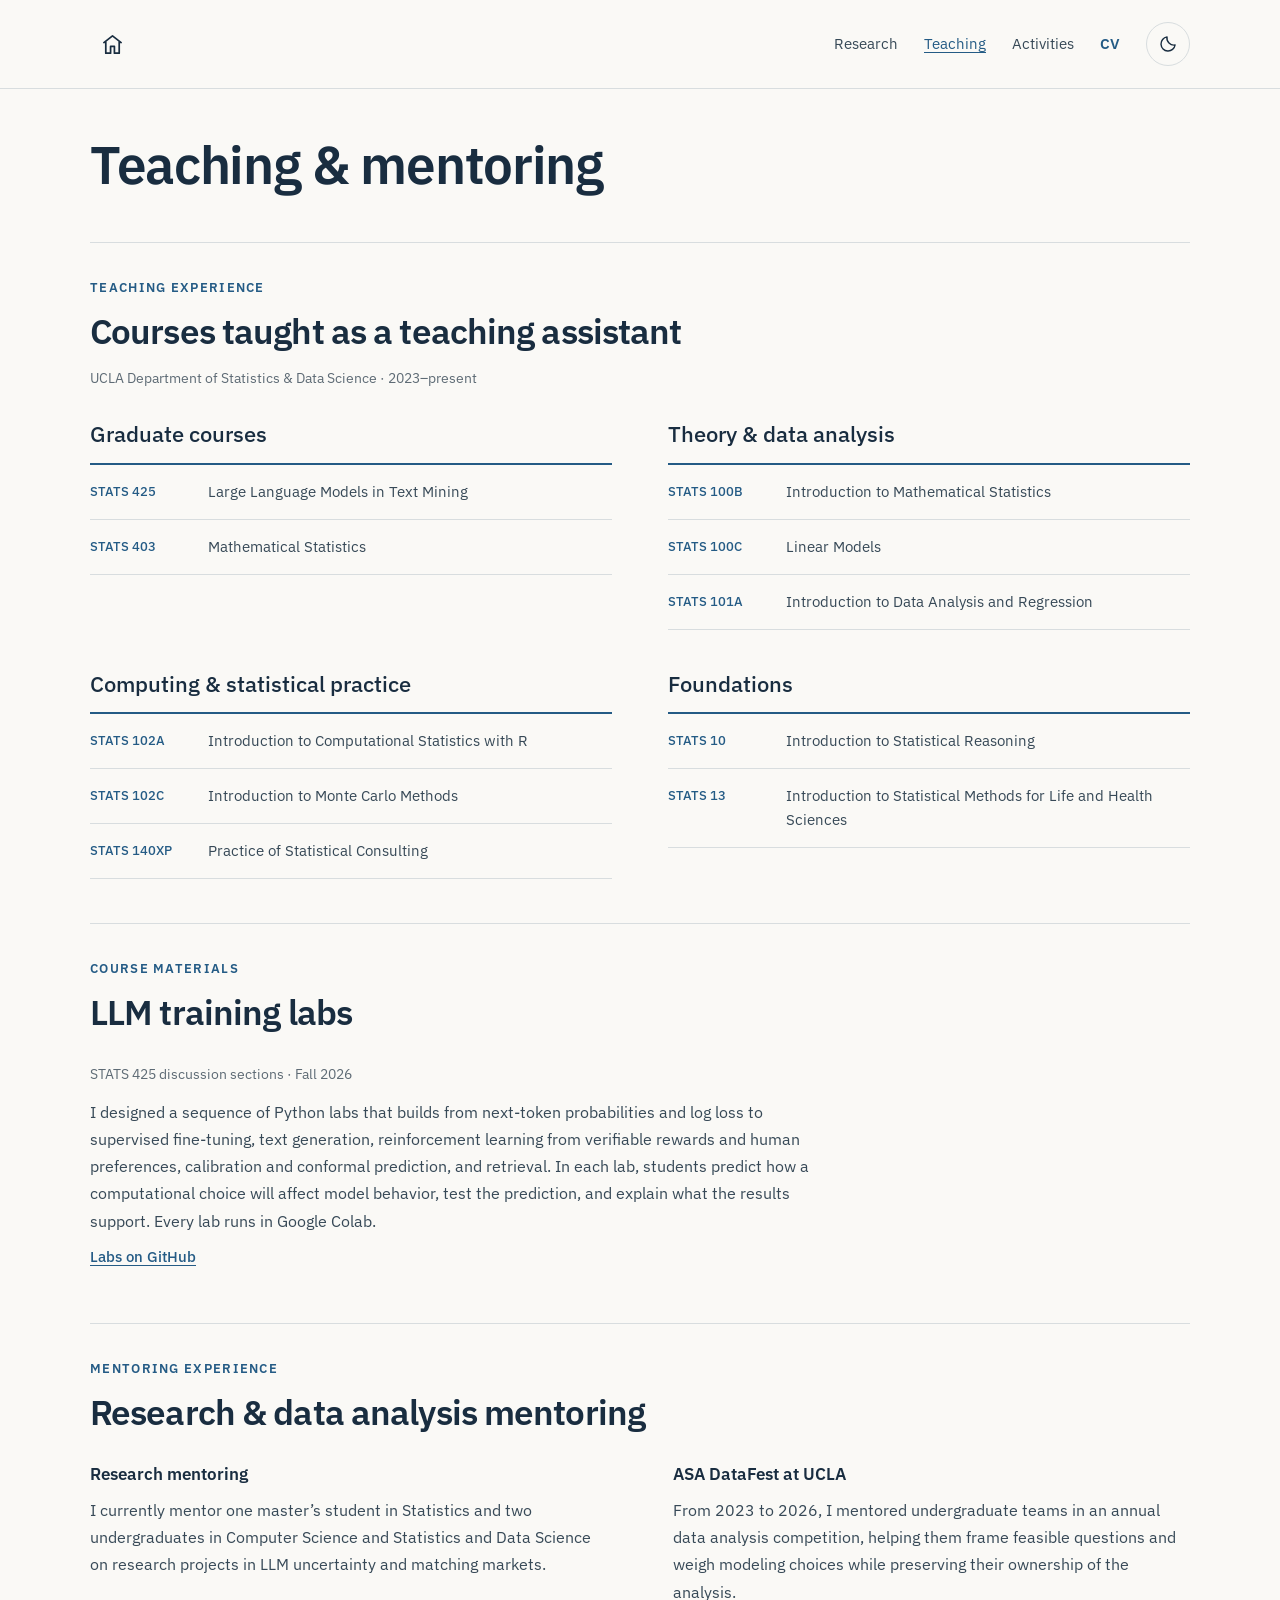
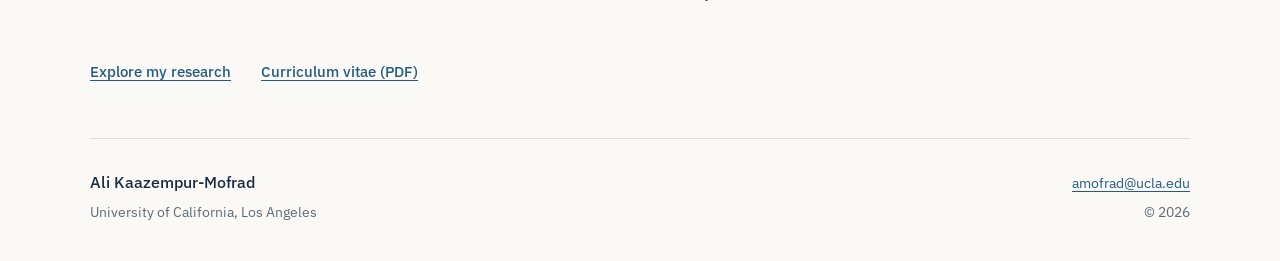
==== commit 2743dbbb: "update" ====
--- a/teaching.html
+++ b/teaching.html
@@ -88,7 +88,7 @@
         <div class="section-heading"><div><p class="eyebrow">Course materials</p><h2 id="materials-title">LLM training labs</h2></div></div>
         <div class="materials" style="max-width: 46rem;">
             <p class="role-meta">STATS 425 discussion sections · Fall 2026</p>
-            <p>I designed a sequence of Python labs that builds from next-token probabilities and log loss to supervised fine-tuning, text generation, and reinforcement learning with verifiable and calibration rewards. In each lab, students predict how a computational choice will affect model behavior, test the prediction, and explain what the results support. Every lab runs in Google Colab.</p>
+            <p>I designed a sequence of Python labs that builds from next-token probabilities and log loss to supervised fine-tuning, text generation, reinforcement learning from verifiable rewards and human preferences, calibration and conformal prediction, and retrieval. In each lab, students predict how a computational choice will affect model behavior, test the prediction, and explain what the results support. Every lab runs in Google Colab.</p>
             <p><a class="text-link" href="https://github.com/amofrad/llm-training-labs">Labs on GitHub</a></p>
         </div>
     </section>
